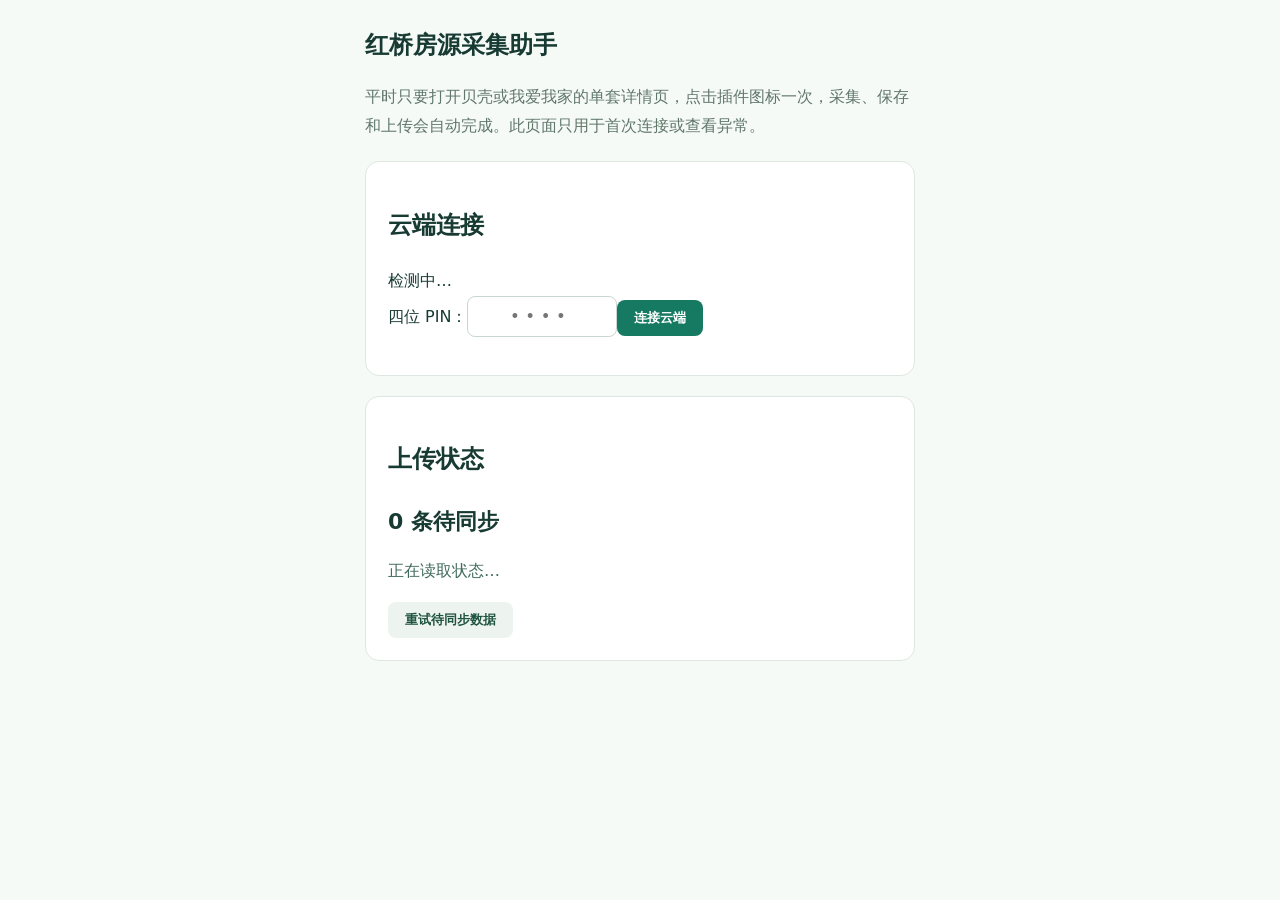
==== extension/options.html @ fda0b643 "Add files via upload" ====
<!doctype html><html lang="zh-CN"><head><meta charset="utf-8"><title>红桥房源采集助手 · 云端状态</title><style>body{font-family:system-ui,'Microsoft Yahei',sans-serif;margin:24px auto;max-width:550px;padding:0 18px;color:#173b33;line-height:1.8;background:#f6faf7}.box{background:white;border-radius:14px;padding:22px;margin:20px 0;border:1px solid #dce8e0}button{border:0;border-radius:8px;background:#167a63;color:white;padding:9px 17px;font-weight:650;cursor:pointer}button.secondary{background:#edf4ef;color:#205442}input{font-size:18px;width:130px;padding:9px;border-radius:8px;border:1px solid #c9d8cf;letter-spacing:.5em;text-align:center}h1{font-size:24px;margin-bottom:7px}p{color:#60776a}.num{font-size:22px;font-weight:800}#message{color:#9b4437}#status{word-break:break-word;color:#406b5b}</style></head><body>
<h1>红桥房源采集助手</h1><p>平时只要打开贝壳或我爱我家的单套详情页，点击插件图标一次，采集、保存和上传会自动完成。此页面只用于首次连接或查看异常。</p>
<div class="box"><h2>云端连接</h2><div id="authState">检测中…</div><div id="pinArea"><label for="pin">四位 PIN：</label><input id="pin" type="password" maxlength="4" inputmode="numeric" autocomplete="off" placeholder="••••"><button id="login">连接云端</button></div><p id="message"></p></div>
<div class="box"><h2>上传状态</h2><div class="num" id="count">0 条待同步</div><p id="status">正在读取状态…</p><p id="last"></p><button class="secondary" id="retry">重试待同步数据</button></div>
<script src="options.js"></script></body></html>
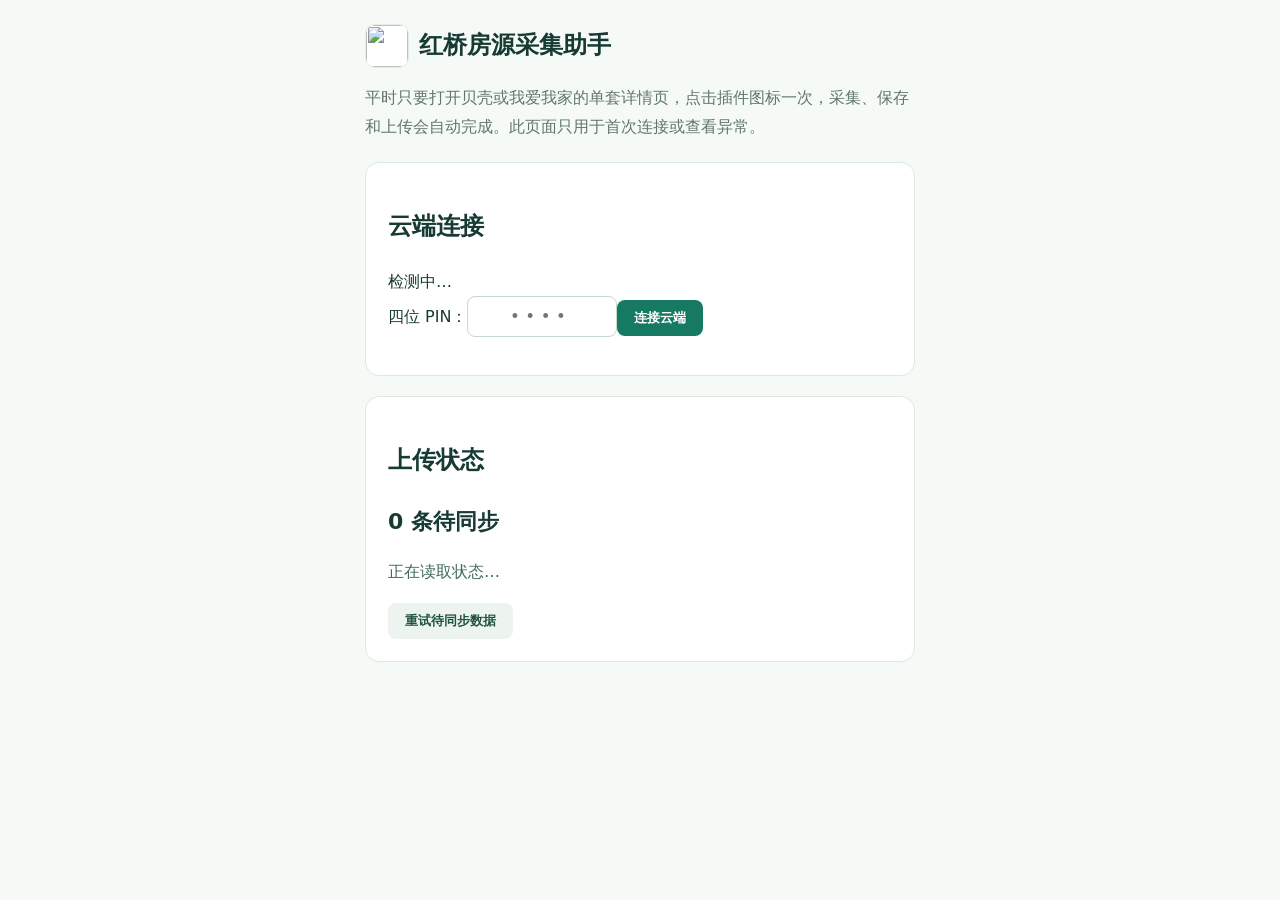
==== commit 3ac7aebc: "style(extension): add snail logo to options page" ====
--- a/extension/options.html
+++ b/extension/options.html
@@ -1,5 +1,5 @@
-<!doctype html><html lang="zh-CN"><head><meta charset="utf-8"><title>红桥房源采集助手 · 云端状态</title><style>body{font-family:system-ui,'Microsoft Yahei',sans-serif;margin:24px auto;max-width:550px;padding:0 18px;color:#173b33;line-height:1.8;background:#f6faf7}.box{background:white;border-radius:14px;padding:22px;margin:20px 0;border:1px solid #dce8e0}button{border:0;border-radius:8px;background:#167a63;color:white;padding:9px 17px;font-weight:650;cursor:pointer}button.secondary{background:#edf4ef;color:#205442}input{font-size:18px;width:130px;padding:9px;border-radius:8px;border:1px solid #c9d8cf;letter-spacing:.5em;text-align:center}h1{font-size:24px;margin-bottom:7px}p{color:#60776a}.num{font-size:22px;font-weight:800}#message{color:#9b4437}#status{word-break:break-word;color:#406b5b}</style></head><body>
-<h1>红桥房源采集助手</h1><p>平时只要打开贝壳或我爱我家的单套详情页，点击插件图标一次，采集、保存和上传会自动完成。此页面只用于首次连接或查看异常。</p>
+<!doctype html><html lang="zh-CN"><head><meta charset="utf-8"><title>红桥房源采集助手 · 云端状态</title><style>body{font-family:system-ui,'Microsoft Yahei',sans-serif;margin:24px auto;max-width:550px;padding:0 18px;color:#173b33;line-height:1.8;background:#f6faf7}.box{background:white;border-radius:14px;padding:22px;margin:20px 0;border:1px solid #dce8e0}button{border:0;border-radius:8px;background:#167a63;color:white;padding:9px 17px;font-weight:650;cursor:pointer}button.secondary{background:#edf4ef;color:#205442}input{font-size:18px;width:130px;padding:9px;border-radius:8px;border:1px solid #c9d8cf;letter-spacing:.5em;text-align:center}h1{font-size:24px;margin-bottom:7px;display:flex;align-items:center;gap:10px}.brand-logo{width:42px;height:42px;object-fit:contain;border-radius:10px;background:#fff;border:1px solid #e5ece8;flex:none}p{color:#60776a}.num{font-size:22px;font-weight:800}#message{color:#9b4437}#status{word-break:break-word;color:#406b5b}</style></head><body>
+<h1><img class="brand-logo" src="icons/icon128.png" alt="">红桥房源采集助手</h1><p>平时只要打开贝壳或我爱我家的单套详情页，点击插件图标一次，采集、保存和上传会自动完成。此页面只用于首次连接或查看异常。</p>
 <div class="box"><h2>云端连接</h2><div id="authState">检测中…</div><div id="pinArea"><label for="pin">四位 PIN：</label><input id="pin" type="password" maxlength="4" inputmode="numeric" autocomplete="off" placeholder="••••"><button id="login">连接云端</button></div><p id="message"></p></div>
 <div class="box"><h2>上传状态</h2><div class="num" id="count">0 条待同步</div><p id="status">正在读取状态…</p><p id="last"></p><button class="secondary" id="retry">重试待同步数据</button></div>
 <script src="options.js"></script></body></html>
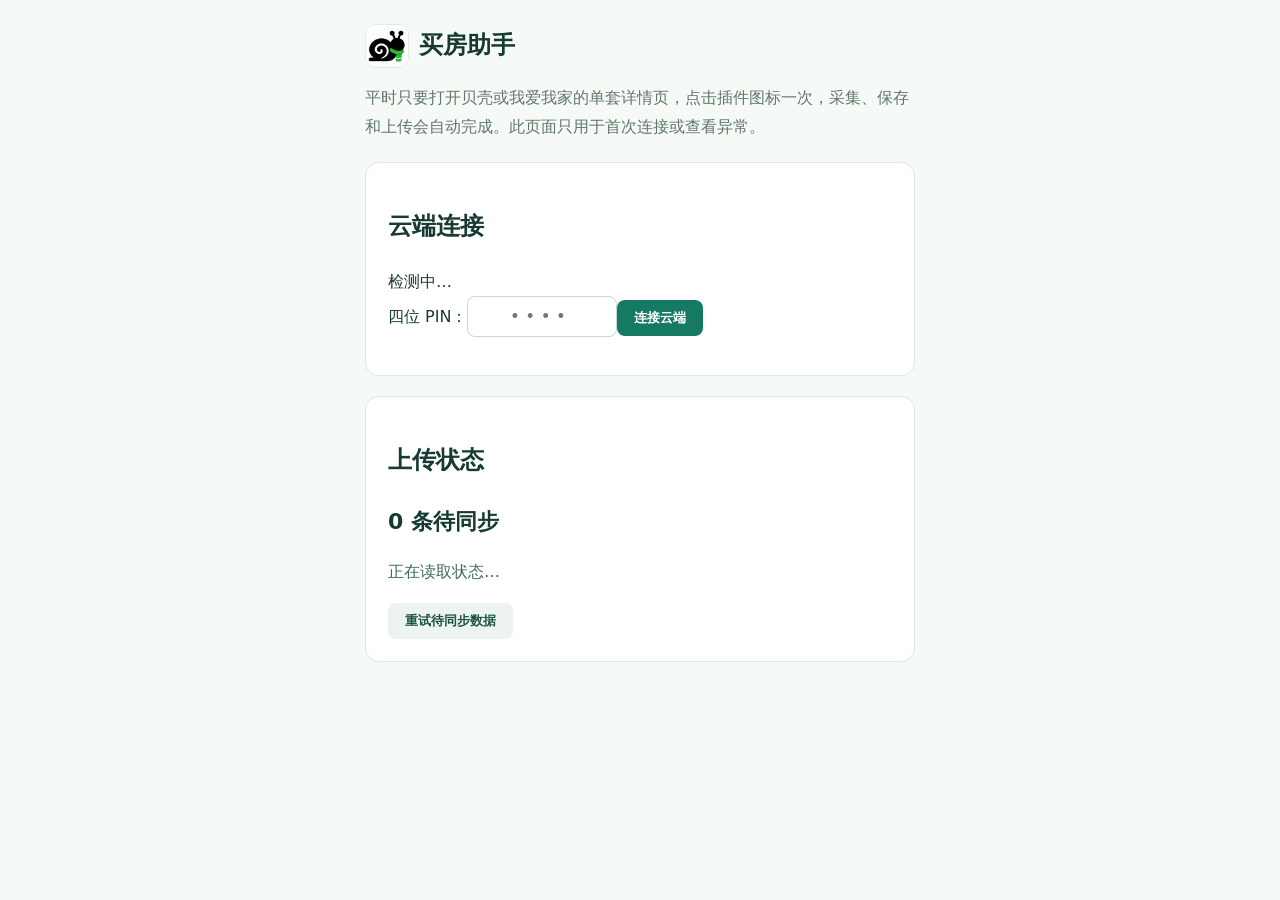
==== commit 38db78bc: "chore(extension): rename Chrome extension to Buy House Assistant" ====
--- a/extension/options.html
+++ b/extension/options.html
@@ -1,5 +1,5 @@
-<!doctype html><html lang="zh-CN"><head><meta charset="utf-8"><title>红桥房源采集助手 · 云端状态</title><style>body{font-family:system-ui,'Microsoft Yahei',sans-serif;margin:24px auto;max-width:550px;padding:0 18px;color:#173b33;line-height:1.8;background:#f6faf7}.box{background:white;border-radius:14px;padding:22px;margin:20px 0;border:1px solid #dce8e0}button{border:0;border-radius:8px;background:#167a63;color:white;padding:9px 17px;font-weight:650;cursor:pointer}button.secondary{background:#edf4ef;color:#205442}input{font-size:18px;width:130px;padding:9px;border-radius:8px;border:1px solid #c9d8cf;letter-spacing:.5em;text-align:center}h1{font-size:24px;margin-bottom:7px;display:flex;align-items:center;gap:10px}.brand-logo{width:42px;height:42px;object-fit:contain;border-radius:10px;background:#fff;border:1px solid #e5ece8;flex:none}p{color:#60776a}.num{font-size:22px;font-weight:800}#message{color:#9b4437}#status{word-break:break-word;color:#406b5b}</style></head><body>
-<h1><img class="brand-logo" src="icons/icon128.png" alt="">红桥房源采集助手</h1><p>平时只要打开贝壳或我爱我家的单套详情页，点击插件图标一次，采集、保存和上传会自动完成。此页面只用于首次连接或查看异常。</p>
+<!doctype html><html lang="zh-CN"><head><meta charset="utf-8"><title>买房助手 · 云端状态</title><style>body{font-family:system-ui,'Microsoft Yahei',sans-serif;margin:24px auto;max-width:550px;padding:0 18px;color:#173b33;line-height:1.8;background:#f6faf7}.box{background:white;border-radius:14px;padding:22px;margin:20px 0;border:1px solid #dce8e0}button{border:0;border-radius:8px;background:#167a63;color:white;padding:9px 17px;font-weight:650;cursor:pointer}button.secondary{background:#edf4ef;color:#205442}input{font-size:18px;width:130px;padding:9px;border-radius:8px;border:1px solid #c9d8cf;letter-spacing:.5em;text-align:center}h1{font-size:24px;margin-bottom:7px;display:flex;align-items:center;gap:10px}.brand-logo{width:42px;height:42px;object-fit:contain;border-radius:10px;background:#fff;border:1px solid #e5ece8;flex:none}p{color:#60776a}.num{font-size:22px;font-weight:800}#message{color:#9b4437}#status{word-break:break-word;color:#406b5b}</style></head><body>
+<h1><img class="brand-logo" src="icons/icon128.png" alt="">买房助手</h1><p>平时只要打开贝壳或我爱我家的单套详情页，点击插件图标一次，采集、保存和上传会自动完成。此页面只用于首次连接或查看异常。</p>
 <div class="box"><h2>云端连接</h2><div id="authState">检测中…</div><div id="pinArea"><label for="pin">四位 PIN：</label><input id="pin" type="password" maxlength="4" inputmode="numeric" autocomplete="off" placeholder="••••"><button id="login">连接云端</button></div><p id="message"></p></div>
 <div class="box"><h2>上传状态</h2><div class="num" id="count">0 条待同步</div><p id="status">正在读取状态…</p><p id="last"></p><button class="secondary" id="retry">重试待同步数据</button></div>
 <script src="options.js"></script></body></html>
